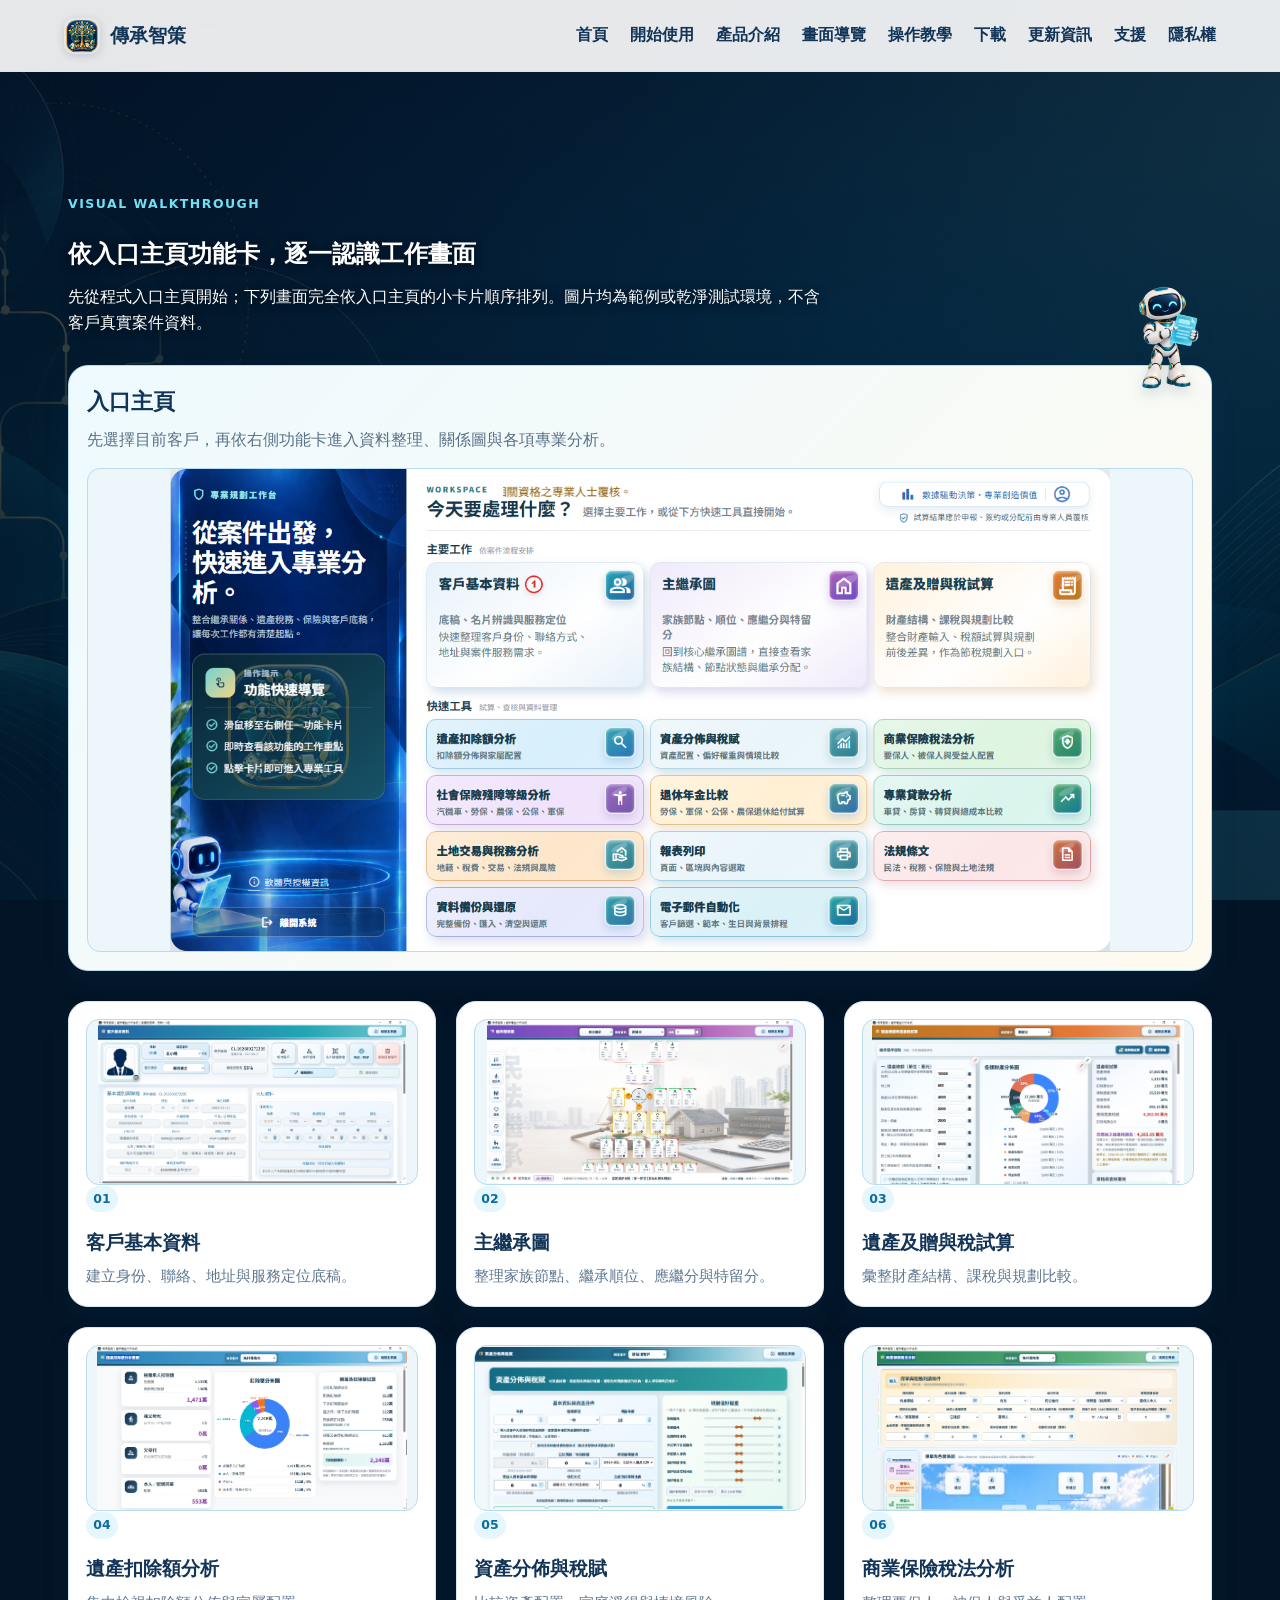
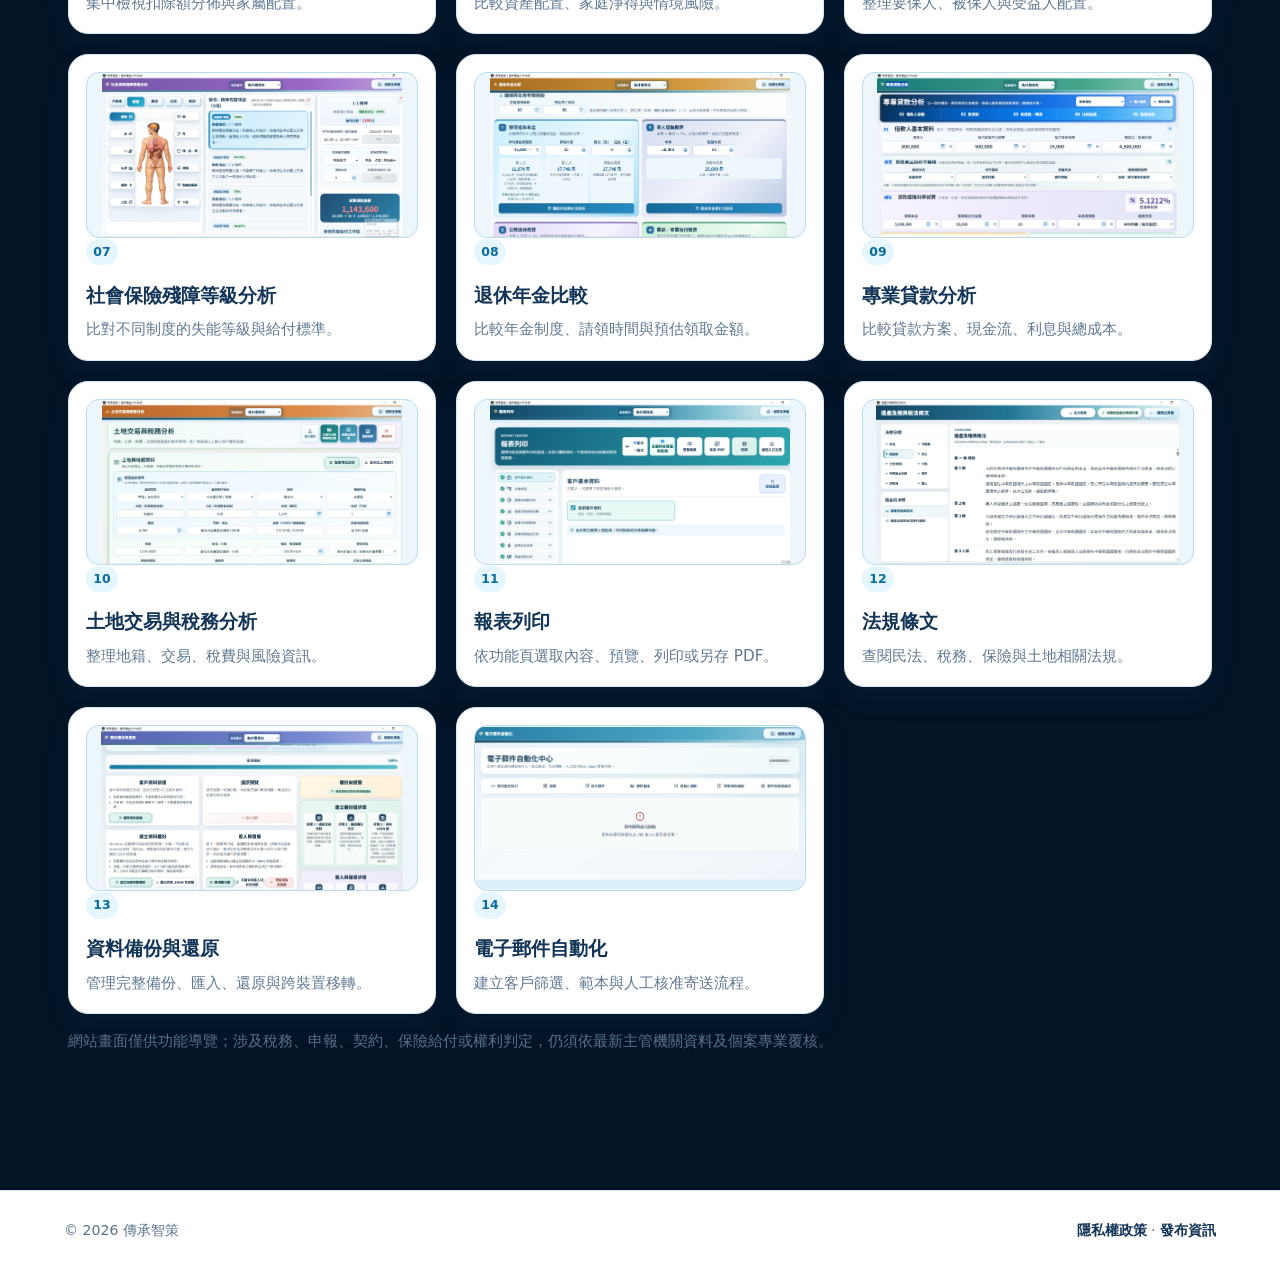
==== showcase/index.html @ c2909a68 "Publish Heritagewise official website" ====
<!doctype html>
<html lang="zh-Hant">
  <head>
    <meta charset="utf-8">
    <meta name="viewport" content="width=device-width, initial-scale=1">
    <meta name="description" content="傳承智策功能畫面導覽，依程式入口主頁功能卡順序排列。">
    <meta name="theme-color" content="#0d4d85">
    <link rel="canonical" href="https://heritagewise.github.io/showcase/">
    <title>畫面導覽｜傳承智策</title>
    <link rel="stylesheet" href="../assets/site.css?v=20261004-white-on-dark">
    <link rel="stylesheet" href="../assets/site-enhancements.css">
    <link rel="stylesheet" href="../assets/page-mascots.css">
    <script defer src="../assets/analytics.js?v=20261002-showcase"></script>
  </head>
  <body>
    <header class="site-header">
      <a class="brand" href="../"><span class="brand-mark">傳</span><span>傳承智策</span></a>
      <nav aria-label="主要導覽">
        <a href="../">首頁</a><a href="../start/">開始使用</a><a href="../product/">產品介紹</a><a href="../showcase/" aria-current="page">畫面導覽</a><a href="../guide/">操作教學</a><a href="../releases/">下載</a><a href="../data-updates/">更新資訊</a><a href="../support/">支援</a><a href="../privacy/">隱私權</a>
      </nav>
    </header>
    <main>
      <section class="section showcase-section">
        <p class="eyebrow">VISUAL WALKTHROUGH</p>
        <h1>依入口主頁功能卡，逐一認識工作畫面</h1>
        <aside class="page-mascot" aria-label="畫面導覽引導小機器人"><img src="../assets/mascots/heritage-robot-guide-v1.png" alt="小機器人帶您瀏覽功能畫面"></aside>
        <p class="section-lead">先從程式入口主頁開始；下列畫面完全依入口主頁的小卡片順序排列。圖片均為範例或乾淨測試環境，不含客戶真實案件資料。</p>

        <section class="showcase-home-entry" aria-labelledby="workspace-home-title">
          <h2 id="workspace-home-title">入口主頁</h2>
          <p>先選擇目前客戶，再依右側功能卡進入資料整理、關係圖與各項專業分析。</p>
          <figure class="product-screenshot"><img src="../assets/screenshots/workspace-home-current-cropped.png" alt="傳承智策程式入口主頁，顯示客戶選擇與功能卡"></figure>
        </section>

        <div class="showcase-grid" aria-label="入口主頁功能卡畫面">
          <article class="showcase-card"><figure class="product-screenshot"><img src="../assets/tutorial-screenshots/客戶基本資料.png" alt="客戶基本資料畫面"></figure><span class="showcase-order">01</span><h3>客戶基本資料</h3><p>建立身份、聯絡、地址與服務定位底稿。</p></article>
          <article class="showcase-card"><figure class="product-screenshot"><img src="../assets/tutorial-screenshots/繼承圖.png" alt="主繼承圖畫面"></figure><span class="showcase-order">02</span><h3>主繼承圖</h3><p>整理家族節點、繼承順位、應繼分與特留分。</p></article>
          <article class="showcase-card"><figure class="product-screenshot"><img src="../assets/tutorial-screenshots/遺產稅計算.png" alt="遺產及贈與稅試算畫面"></figure><span class="showcase-order">03</span><h3>遺產及贈與稅試算</h3><p>彙整財產結構、課稅與規劃比較。</p></article>
          <article class="showcase-card"><figure class="product-screenshot"><img src="../assets/tutorial-screenshots/遺產扣除額分析畫面.png" alt="遺產扣除額分析畫面"></figure><span class="showcase-order">04</span><h3>遺產扣除額分析</h3><p>集中檢視扣除額分佈與家屬配置。</p></article>
          <article class="showcase-card"><figure class="product-screenshot"><img src="../assets/tutorial-screenshots/asset-distribution-tax.png" alt="資產分佈與稅賦畫面"></figure><span class="showcase-order">05</span><h3>資產分佈與稅賦</h3><p>比較資產配置、家庭淨得與情境風險。</p></article>
          <article class="showcase-card"><figure class="product-screenshot"><img src="../assets/tutorial-screenshots/商業保險稅法分析.png" alt="商業保險稅法分析畫面"></figure><span class="showcase-order">06</span><h3>商業保險稅法分析</h3><p>整理要保人、被保人與受益人配置。</p></article>
          <article class="showcase-card"><figure class="product-screenshot"><img src="../assets/tutorial-screenshots/社會保險殘障等級分析.png" alt="社會保險殘障等級分析畫面"></figure><span class="showcase-order">07</span><h3>社會保險殘障等級分析</h3><p>比對不同制度的失能等級與給付標準。</p></article>
          <article class="showcase-card"><figure class="product-screenshot"><img src="../assets/tutorial-screenshots/退休年金比較.png" alt="退休年金比較畫面"></figure><span class="showcase-order">08</span><h3>退休年金比較</h3><p>比較年金制度、請領時間與預估領取金額。</p></article>
          <article class="showcase-card"><figure class="product-screenshot"><img src="../assets/tutorial-screenshots/專業貸款分析.png" alt="專業貸款分析畫面"></figure><span class="showcase-order">09</span><h3>專業貸款分析</h3><p>比較貸款方案、現金流、利息與總成本。</p></article>
          <article class="showcase-card"><figure class="product-screenshot"><img src="../assets/tutorial-screenshots/土地交易與稅務分析.png" alt="土地交易與稅務分析畫面"></figure><span class="showcase-order">10</span><h3>土地交易與稅務分析</h3><p>整理地籍、交易、稅費與風險資訊。</p></article>
          <article class="showcase-card"><figure class="product-screenshot"><img src="../assets/tutorial-screenshots/報表列印.png" alt="報表列印畫面"></figure><span class="showcase-order">11</span><h3>報表列印</h3><p>依功能頁選取內容、預覽、列印或另存 PDF。</p></article>
          <article class="showcase-card"><figure class="product-screenshot"><img src="../assets/tutorial-screenshots/遺產及贈與稅法條文.png" alt="法規條文畫面"></figure><span class="showcase-order">12</span><h3>法規條文</h3><p>查閱民法、稅務、保險與土地相關法規。</p></article>
          <article class="showcase-card"><figure class="product-screenshot"><img src="../assets/tutorial-screenshots/資料備份總覽.png" alt="資料備份與還原畫面"></figure><span class="showcase-order">13</span><h3>資料備份與還原</h3><p>管理完整備份、匯入、還原與跨裝置移轉。</p></article>
          <article class="showcase-card"><figure class="product-screenshot"><img src="../assets/tutorial-screenshots/email-automation.png" alt="電子郵件自動化畫面"></figure><span class="showcase-order">14</span><h3>電子郵件自動化</h3><p>建立客戶篩選、範本與人工核准寄送流程。</p></article>
        </div>
        <p class="note">網站畫面僅供功能導覽；涉及稅務、申報、契約、保險給付或權利判定，仍須依最新主管機關資料及個案專業覆核。</p>
      </section>
    </main>
    <footer><span>© 2026 傳承智策</span><span><a href="../privacy/">隱私權政策</a> · <a href="../releases/">發布資訊</a></span></footer>
  </body>
</html>
---- assets/site.css ----
:root{--ink:#123457;--blue:#1377cf;--cyan:#1ec7e8;--paper:#f7fbff;--line:#d7e7f4;--muted:#5f7891}*{box-sizing:border-box}body{margin:0;color:var(--ink);font-family:"Microsoft JhengHei","Noto Sans TC",system-ui,sans-serif;background:linear-gradient(135deg,#f7fbff 0%,#fffaf3 100%);line-height:1.65}.site-header{height:72px;display:flex;align-items:center;justify-content:space-between;gap:24px;padding:0 max(5vw,28px);background:rgba(255,255,255,.9);border-bottom:1px solid var(--line);position:sticky;top:0;z-index:2;backdrop-filter:blur(14px)}.brand{display:flex;align-items:center;gap:10px;text-decoration:none;color:var(--ink);font-weight:800;font-size:1.2rem}.brand-mark{display:block;width:36px;height:36px;overflow:hidden;border-radius:10px;background:url("brand/heritage-original-icon.png") center/contain no-repeat;font-size:0;line-height:0;box-shadow:0 2px 8px rgba(4,39,68,.16)}.site-header nav{display:flex;gap:22px}.site-header nav a,footer a,.accent a{color:var(--ink);text-decoration:none;font-weight:700}.site-header nav a:hover,footer a:hover,.accent a:hover{color:var(--blue)}main{max-width:1200px;margin:auto;padding:54px 28px}.hero{min-height:430px;display:grid;grid-template-columns:1.1fr .9fr;gap:54px;align-items:center}.eyebrow{margin:0 0 8px;color:#1586c9;font-size:.78rem;font-weight:900;letter-spacing:.12em}.hero h1{font-size:clamp(2.3rem,5vw,4.4rem);line-height:1.22;margin:0 0 20px;letter-spacing:-.05em}.hero h1 em{font-style:normal;color:#1486d2}.lead{max-width:600px;color:var(--muted);font-size:1.08rem}.actions{display:flex;gap:12px;flex-wrap:wrap;margin-top:28px}.button{border-radius:12px;padding:12px 20px;text-decoration:none;font-weight:800;border:1px solid transparent}.primary{background:linear-gradient(135deg,#117acf,#1dc8e3);color:#fff;box-shadow:0 10px 25px #1384c53b}.quiet{background:#fff;color:var(--ink);border-color:#bcd8eb}.hero-card{padding:38px;border:1px solid #afe6f3;border-radius:28px;background:radial-gradient(circle at 100% 0,#baf6ff 0,transparent 45%),linear-gradient(135deg,#092c58,#136da7);color:white;box-shadow:0 18px 50px #10466c33}.card-tag{color:#8ff1ff;font-size:.78rem;font-weight:800;letter-spacing:.12em}.hero-card h2{font-size:1.8rem;line-height:1.35;margin:.55em 0}.hero-card ul{padding-left:1.25em;color:#e0f5ff}.section{padding:68px 0}.section>h2{font-size:clamp(1.6rem,3vw,2.3rem);margin:0 0 25px}.grid{display:grid;gap:18px}.grid.three{grid-template-columns:repeat(3,1fr)}.grid.two{grid-template-columns:repeat(2,1fr)}.grid article{padding:27px;border:1px solid var(--line);border-radius:18px;background:rgba(255,255,255,.88);box-shadow:0 10px 28px #1a5f9020}.grid article span{font-weight:900;color:#18a8d8}.grid h3{margin:8px 0;color:var(--ink);font-size:1.28rem}.grid p{color:var(--muted);margin:0}.panel{padding:42px;border-radius:26px;background:linear-gradient(120deg,#ecfaff,#fff8e9);border:1px solid #c8e6ee}.panel h2{margin-bottom:12px}.note{font-size:.92rem;color:#597187}.accent{border-top:4px solid #24aee0!important}.disclaimer{border-top:1px solid var(--line);padding-bottom:20px}.disclaimer p{color:var(--muted);max-width:900px}footer{display:flex;justify-content:space-between;gap:16px;padding:28px max(5vw,28px);font-size:.88rem;border-top:1px solid var(--line);background:#fff;color:#5a738c}@media(max-width:760px){.site-header{height:auto;padding:14px 22px;align-items:flex-start}.site-header nav{gap:12px;flex-wrap:wrap;font-size:.84rem;justify-content:flex-end}.hero{grid-template-columns:1fr;gap:24px;padding-top:25px}.grid.three,.grid.two{grid-template-columns:1fr}.section{padding:40px 0}main{padding:25px 22px}.hero-card{padding:28px}footer{display:block}footer span+span{display:block;margin-top:8px}}

/* 產品功能示意、發布狀態與支援中心：僅為官網導覽，絕不呈現客戶資料或假裝正式發布。 */
.section-lead{max-width:760px;margin:-10px 0 28px;color:var(--muted)}.showcase-grid{display:grid;grid-template-columns:repeat(3,1fr);gap:20px}.showcase-card{padding:17px;border:1px solid var(--line);border-radius:20px;background:#fff;box-shadow:0 12px 28px #1a5f9018}.showcase-card h3{margin:18px 0 6px;font-size:1.2rem}.showcase-card p{margin:0;color:var(--muted);font-size:.95rem}.screen-demo{position:relative;height:190px;overflow:hidden;border:1px solid #b9dced;border-radius:13px;background:linear-gradient(135deg,#f8fdff,#eaf6fc)}.workspace-demo{padding:16px 12px 12px 62px}.demo-side{position:absolute;inset:0 auto 0 0;width:48px;background:linear-gradient(#103c64,#0d7997)}.demo-title{display:block;width:52%;height:18px;border-radius:9px;background:#1e7bc3}.demo-card{position:absolute;top:49px;width:24%;height:54px;border-radius:9px;background:linear-gradient(145deg,#e6f8ff,#c5e6fb);border:1px solid #8eccef}.demo-card.one{left:62px}.demo-card.two{left:calc(62px + 28%);background:linear-gradient(145deg,#f1edff,#dcd0ff);border-color:#b9a3f1}.demo-card.three{right:12px;background:linear-gradient(145deg,#fff6e5,#ffe1a9);border-color:#f0bf68}.demo-row{display:block;height:15px;margin-top:14px;border-radius:7px;background:linear-gradient(90deg,#e2f3f8,#f9fcff)}.tax-demo{display:grid;align-items:end;grid-template-columns:repeat(3,1fr);gap:17px;padding:45px 28px 28px}.demo-header{position:absolute;top:18px;left:22px;width:54%;height:12px;border-radius:8px;background:#1d7194}.tax-bar{border-radius:10px 10px 4px 4px;background:linear-gradient(180deg,#36a4cb,#1c6289);box-shadow:0 5px 9px #14577b2c}.tax-bar.a{height:48px}.tax-bar.b{height:92px;background:linear-gradient(180deg,#f3bd58,#c98322)}.tax-bar.c{height:70px;background:linear-gradient(180deg,#9977db,#6248a2)}.tax-label{position:absolute;bottom:9px;width:18%;height:5px;border-radius:4px;background:#91a9b7}.tax-label.a{left:19%}.tax-label.b{left:42%}.tax-label.c{right:18%}.family-demo{background:radial-gradient(circle at 50% 43%,#dff9ff 0,transparent 26%),linear-gradient(135deg,#f9fdff,#edf5ff)}.node{position:absolute;width:42px;height:42px;border:5px solid #fff;border-radius:50%;background:linear-gradient(145deg,#166aa3,#23b8d4);box-shadow:0 4px 12px #176d9a4d}.node.root{top:32px;left:calc(50% - 21px)}.node.child-one{bottom:32px;left:25%;background:linear-gradient(145deg,#7d62bb,#b085e5)}.node.child-two{bottom:32px;right:25%;background:linear-gradient(145deg,#d68938,#f1be61)}.family-line{position:absolute;background:#7fb9d3}.family-line.vertical{top:74px;left:calc(50% - 1px);width:2px;height:48px}.family-line.left,.family-line.right{top:120px;width:26%;height:2px}.family-line.left{left:25%}.family-line.right{right:25%}.release-status{display:grid;grid-template-columns:repeat(3,1fr);gap:10px;margin:24px 0 0}.release-status span{padding:12px;border:1px solid #c9dfeb;border-radius:10px;background:#fff;color:#5f7891;font-size:.9rem}.release-status b{display:block;color:#194b6e}.support-callout{display:flex;align-items:center;justify-content:space-between;gap:28px;padding:38px;border-radius:24px;background:linear-gradient(135deg,#103d6a,#126a91);color:#fff}.support-callout .eyebrow{color:#92efff}.support-callout h2{margin:0 0 8px}.support-callout p{max-width:680px;margin:0;color:#d7f3fb}.support-callout .quiet{flex:0 0 auto}.faq details{margin:12px 0;border:1px solid var(--line);border-radius:12px;background:#fff}.faq summary{padding:16px 18px;cursor:pointer;color:#174b6d;font-weight:800}.faq details p{margin:0;padding:0 18px 17px;color:var(--muted)}.release-checklist{margin-top:26px;padding:24px 27px;border-left:5px solid #28a7ce;border-radius:12px;background:#f1fbfe}.release-checklist h2{margin:0 0 9px;font-size:1.28rem}.release-checklist ul{margin:0;padding-left:1.25em;color:var(--muted)}.release-checklist li+li{margin-top:5px}@media(max-width:760px){.showcase-grid,.release-status{grid-template-columns:1fr}.support-callout{display:block;padding:30px}.support-callout .button{display:inline-block;margin-top:20px}.screen-demo{height:180px}}

/* 非首頁統一延續首頁的深海軍藍／深青背景；白色內容卡維持閱讀對比。 */
body:not(.home-page) {
  background-color: #031426;
  background-image:
    linear-gradient(180deg, rgba(2, 15, 33, .76) 0%, rgba(3, 29, 48, .72) 52%, rgba(2, 24, 43, .8) 100%),
    url("backgrounds/heritage-deep-teal-network-v1.png");
  background-position: center top, center top;
  background-size: cover, max(1440px, 100vw) auto;
  background-attachment: fixed, fixed;
}

body:not(.home-page) main > .section > h1,
body:not(.home-page) main > .section > h2,
body:not(.home-page) main > .section > .section-lead {
  color: #edfaff;
  text-shadow: 0 2px 10px rgba(0, 8, 22, .76);
}

body:not(.home-page) main > .section > .eyebrow {
  color: #73e1f4;
}

/* 深色頁面底圖上的頁首文案統一白字；淺色卡片內文不受影響。 */
body:not(.home-page) main > .section > h1,
body:not(.home-page) main > .section > h2,
body:not(.home-page) main > .section > p:not(.actions):not(.eyebrow):not(.note),
body:not(.home-page) main > .section > .section-lead,
body:not(.home-page) .guide-hero h1,
body:not(.home-page) .guide-hero h1 em,
body:not(.home-page) .guide-hero > p:not(.eyebrow),
body:not(.home-page) .guide-section > h2,
body:not(.home-page) .guide-section > .section-lead,
body:not(.home-page) .lesson-page-title,
body:not(.home-page) .lesson-back,
body:not(.home-page) .lesson-page-footer {
  color: #fff;
  text-shadow: 0 2px 10px rgba(0, 8, 22, .78);
}

body:not(.home-page) .lesson-back,
body:not(.home-page) .lesson-page-footer {
  border-bottom: 1px solid rgba(159, 230, 244, .66);
}
---- assets/site-enhancements.css ----
/* 首頁第一輪優化：讓流程、展示畫面與支援入口可快速判讀。 */
.hero-note { max-width: 35rem; margin: 1rem 0 0; color: #436782; font-size: .94rem; }
.hero-steps { display: grid; gap: .7rem; margin: 1.5rem 0 0; padding: 0; list-style: none; counter-reset: hero-step; }
.hero-steps li { display: grid; grid-template-columns: 4.9rem 1fr; gap: .75rem; align-items: center; padding: .7rem .8rem; border: 1px solid #74c7e6; border-radius: .8rem; background: #0a527e8a; }
.hero-steps b { display: flex; gap: .45rem; align-items: center; color: #fff; }
.hero-steps b::before { counter-increment: hero-step; content: "0" counter(hero-step); color: #8ff1ff; font-size: .72rem; letter-spacing: .06em; }
.hero-steps span { color: #d5eff8; font-size: .9rem; }
.feature-grid article { position: relative; overflow: hidden; }
.feature-grid article::after { content: ""; position: absolute; right: -1.65rem; bottom: -2.3rem; width: 6.5rem; height: 6.5rem; border: 1.1rem solid #e8f7fc; border-radius: 50%; }
.showcase-card h3 { margin-top: .45rem; }
.showcase-kicker { display: inline-block; margin: 1rem 0 0 !important; color: #1685c2 !important; font-size: .78rem !important; font-weight: 800; letter-spacing: .08em; }
.product-screenshot { position: relative; margin: 0; overflow: hidden; border: 1px solid #b9dced; border-radius: 13px; background: #edf6fa; aspect-ratio: 2 / 1; }
.product-screenshot img { display: block; width: 100%; height: 100%; object-fit: contain; object-position: center; transition: transform .25s ease; }
.product-screenshot:hover img { transform: scale(1.015); }
.product-screenshot figcaption { display: none; }
.showcase-home-entry { margin: 0 0 30px; padding: 18px; border: 1px solid #b9dced; border-radius: 20px; background: linear-gradient(135deg, #eefaff, #fffaf0); box-shadow: 0 12px 28px #1a5f9018; }
.showcase-home-entry h2 { margin: 0 0 8px; font-size: 1.35rem; }
.showcase-home-entry p { margin: 0 0 14px; color: #597187; }
.showcase-home-entry .product-screenshot { aspect-ratio: 16 / 7; }
.showcase-card .showcase-order { display: inline-flex; align-items: center; justify-content: center; min-width: 2rem; min-height: 1.65rem; margin: 0 0 .45rem; padding: .1rem .45rem; border-radius: 999px; background: #e5f6fc; color: #0b6d9f; font-size: .78rem; font-weight: 900; }
.advanced-validation { margin-top: 18px; border: 1px solid #c9dfeb; border-radius: 12px; background: #f8fcff; }
.advanced-validation summary { padding: 13px 16px; cursor: pointer; color: #174b6d; font-weight: 800; }
.advanced-validation > div { padding: 0 16px 16px; color: #597187; }
.advanced-validation code { display: block; margin-top: 8px; padding: 9px; overflow-wrap: anywhere; border-radius: 8px; background: #fff; color: #315c75; font-size: .78rem; }
.release-status-four { grid-template-columns: repeat(4, 1fr); }
.support-actions { display: grid; gap: .65rem; justify-items: start; flex: 0 0 auto; }
.support-callout .quiet { width: 100%; text-align: center; }
.support-email { color: #b7f4ff; font-size: .88rem; font-weight: 700; overflow-wrap: anywhere; }
.guide-callout { display:flex; align-items:center; justify-content:space-between; gap:28px; padding:38px; border:1px solid #b7dfed; border-radius:24px; background:linear-gradient(135deg,#edfaff,#f8f3ff); }
.guide-callout h2 { margin:0 0 8px; }
.guide-callout p:not(.eyebrow) { max-width:700px; margin:0; color:#597187; }
.start-here { padding-top: 38px; }
.start-here h2 { margin-bottom: 8px; }
.start-paths { display: grid; grid-template-columns: repeat(3, 1fr); gap: 16px; }
.start-path { display: grid; grid-template-columns: 46px 1fr auto; gap: 13px; align-items: center; min-height: 126px; padding: 20px; border: 1px solid #c9e1ec; border-radius: 18px; background: #fff; color: #194b6e; text-decoration: none; box-shadow: 0 9px 24px #1a5f9015; transition: transform .18s ease, box-shadow .18s ease, border-color .18s ease; }
.start-path:hover { transform: translateY(-3px); border-color: #49b8dc; box-shadow: 0 14px 28px #1a5f9026; }
.start-path b { display: block; margin-bottom: 5px; font-size: 1.03rem; }
.start-path small { display: block; color: #5f7891; line-height: 1.55; font-size: .86rem; }
.start-path .robot-spot { display: grid; place-items: center; width: 46px; height: 46px; overflow: hidden; border-radius: 14px; background: linear-gradient(145deg, #e8f8ff, #ccecf8); }
.start-path .robot-spot img { display: block; width: 42px; height: 42px; max-width: 100%; max-height: 100%; object-fit: contain; object-position: center; }
.path-icon { display: grid; place-items: center; width: 46px; height: 46px; border-radius: 14px; color: #fff; background: linear-gradient(145deg, #147dcc, #20c4d8); font-size: 1.35rem; font-weight: 900; }
.learn .path-icon { background: linear-gradient(145deg, #8064c7, #b27bdf); }
.help .path-icon { background: linear-gradient(145deg, #d3843c, #efbc62); }
.start-path i { color: #1785c2; font-size: 1.35rem; font-style: normal; font-weight: 900; }
@media (max-width: 760px) { .hero-steps li { grid-template-columns: 4.35rem 1fr; } .release-status-four { grid-template-columns: 1fr; } }
@media (max-width: 760px) { .guide-callout { display:block; padding:30px; } .guide-callout .button { display:inline-block; margin-top:20px; } .start-paths { grid-template-columns: 1fr; } }
---- assets/page-mascots.css ----
/* 非首頁的輔助引導圖：只作為頁首視覺提示，絕不覆蓋內容或操作截圖。 */
.page-mascot {
  display: block;
  float: right;
  width: 92px;
  height: 110px;
  margin: -12px 0 12px 20px;
  pointer-events: none;
}

.page-mascot img {
  display: block;
  width: 100%;
  height: 100%;
  object-fit: contain;
  object-position: center bottom;
  filter: drop-shadow(0 6px 7px rgba(8, 62, 89, .15));
}

/* 「開始使用」頁：機器人保留透明輪廓與完整比例，不放入有底色的圖示框。 */
body:has(.page-mascot[aria-label="開始使用引導小機器人"]) {
  background:
    radial-gradient(circle at 88% 18%, rgba(23, 183, 203, .3), transparent 30%),
    linear-gradient(135deg, #061b35 0%, #0a405f 52%, #07556b 100%);
}

body:has(.page-mascot[aria-label="開始使用引導小機器人"]) .section > h1,
body:has(.page-mascot[aria-label="開始使用引導小機器人"]) .section > .section-lead {
  color: #f3fcff;
  text-shadow: 0 2px 12px rgba(0, 12, 28, .48);
}

body:has(.page-mascot[aria-label="開始使用引導小機器人"]) .page-mascot {
  width: 112px;
  height: 136px;
  margin: -20px 0 10px 24px;
}

body:has(.page-mascot[aria-label="開始使用引導小機器人"]) .start-path {
  grid-template-columns: 74px minmax(0, 1fr) auto;
}

body:has(.page-mascot[aria-label="開始使用引導小機器人"]) .start-path .robot-spot {
  width: 70px;
  height: 84px;
  overflow: visible;
  border-radius: 0;
  background: transparent;
}

body:has(.page-mascot[aria-label="開始使用引導小機器人"]) .start-path .robot-spot img {
  width: 70px;
  height: 84px;
  max-width: none;
  max-height: none;
  object-fit: contain;
  object-position: center;
  filter: drop-shadow(0 5px 6px rgba(3, 36, 57, .2));
}

body:has(.page-mascot[aria-label="開始使用引導小機器人"]) .start-path.understand .robot-spot img {
  content: url("mascots/heritage-robot-analysis-v2.png");
}

body:has(.page-mascot[aria-label="開始使用引導小機器人"]) .start-path.learn .robot-spot img {
  content: url("mascots/heritage-robot-document-v1.png");
}

body:has(.page-mascot[aria-label="開始使用引導小機器人"]) .start-path.help .robot-spot img {
  content: url("mascots/heritage-robot-pointing-v1.png");
}

@media (max-width: 760px) {
  .page-mascot {
    width: 66px;
    height: 78px;
    margin: -5px 0 8px 12px;
  }

  body:has(.page-mascot[aria-label="開始使用引導小機器人"]) .page-mascot {
    width: 82px;
    height: 100px;
  }

  body:has(.page-mascot[aria-label="開始使用引導小機器人"]) .start-path {
    grid-template-columns: 62px minmax(0, 1fr) auto;
  }

  body:has(.page-mascot[aria-label="開始使用引導小機器人"]) .start-path .robot-spot,
  body:has(.page-mascot[aria-label="開始使用引導小機器人"]) .start-path .robot-spot img {
    width: 58px;
    height: 70px;
  }
}
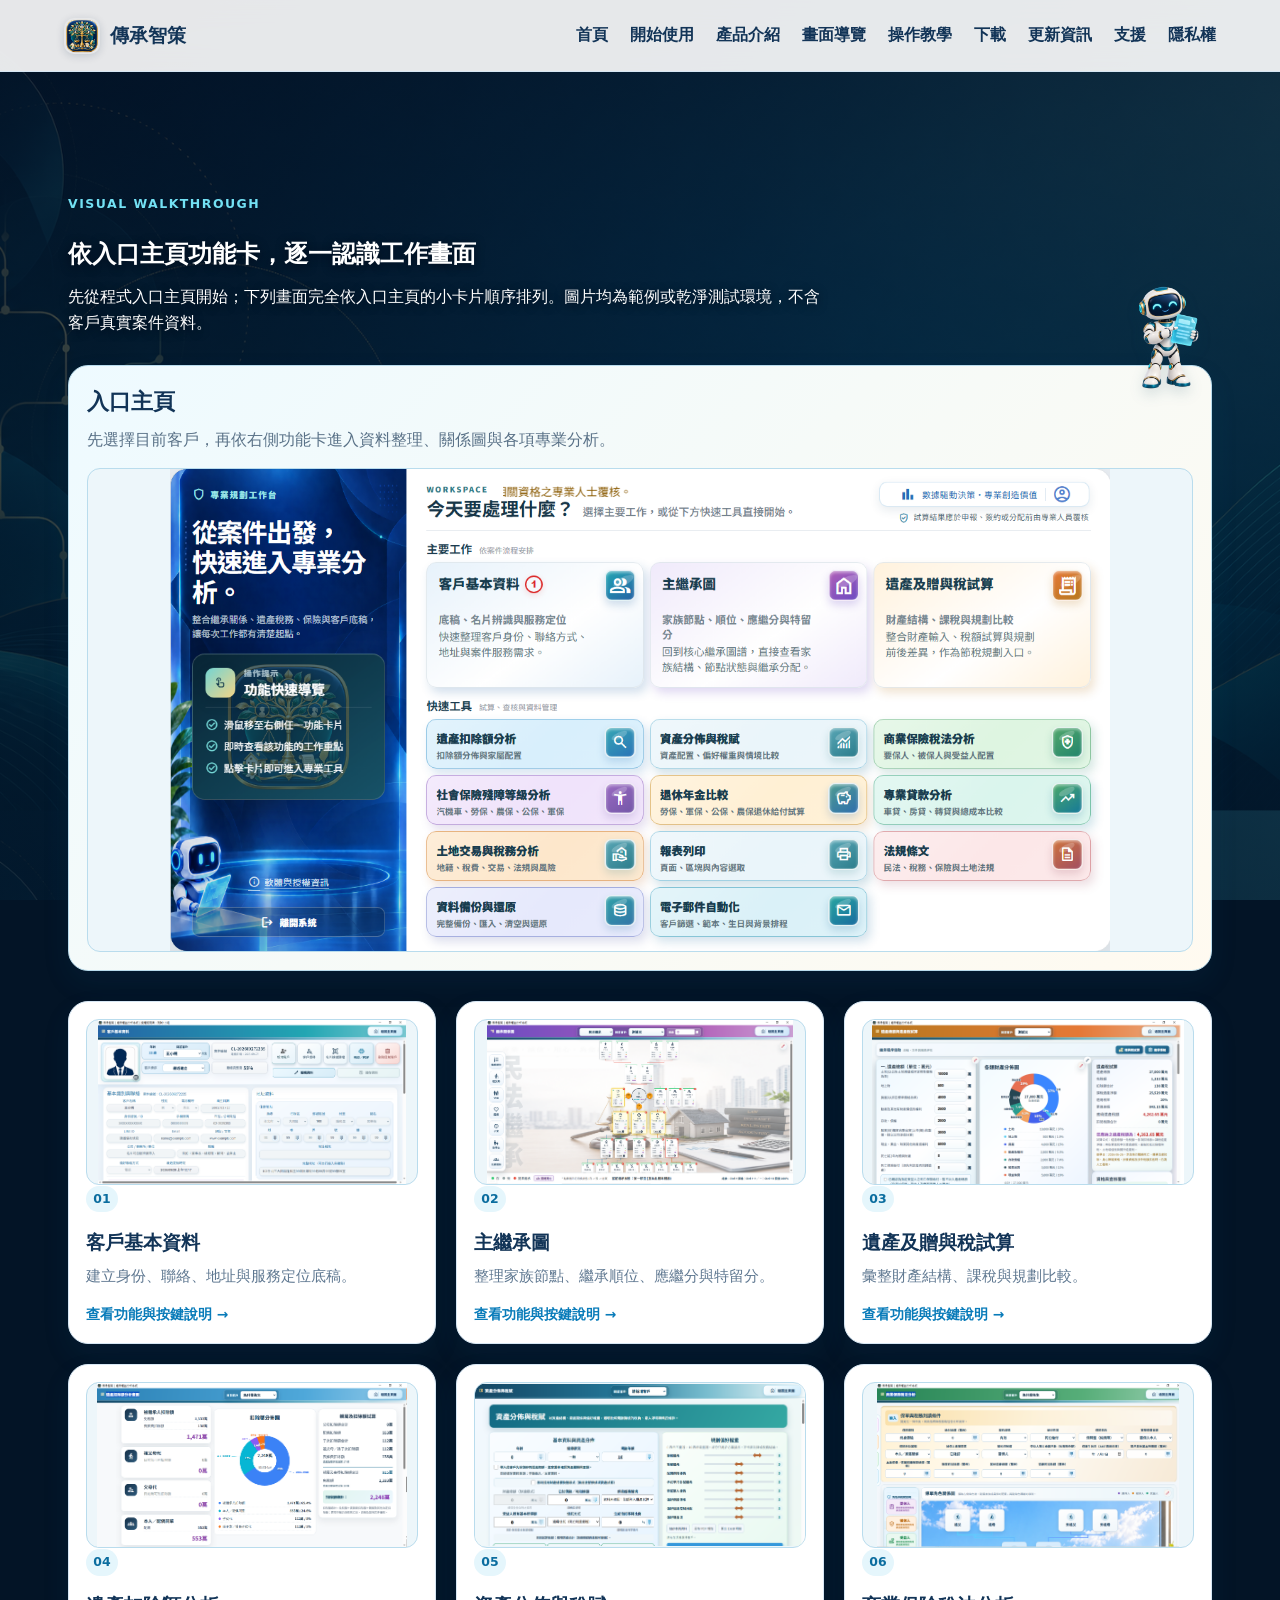
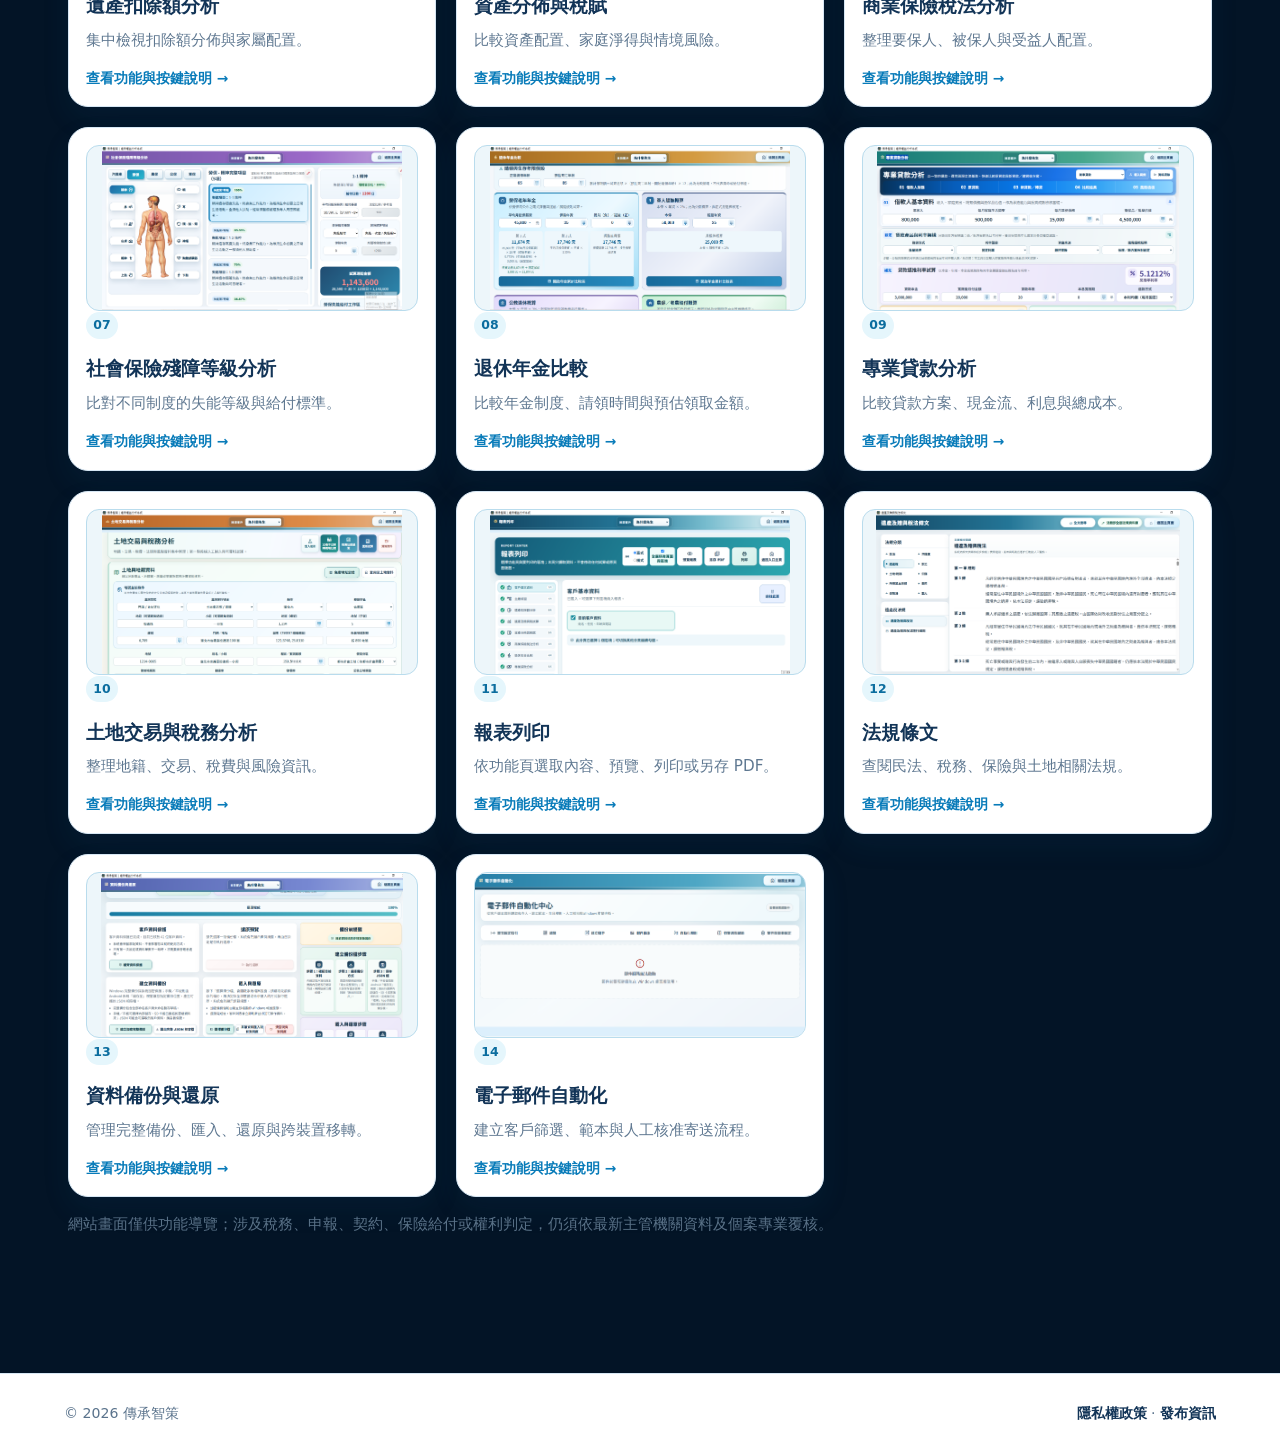
==== commit 1e491ba0: "Add detailed showcase feature pages" ====
--- a/showcase/index.html
+++ b/showcase/index.html
@@ -10,7 +10,9 @@
     <link rel="stylesheet" href="../assets/site.css?v=20261004-white-on-dark">
     <link rel="stylesheet" href="../assets/site-enhancements.css">
     <link rel="stylesheet" href="../assets/page-mascots.css">
+    <link rel="stylesheet" href="../assets/showcase-feature-pages.css">
     <script defer src="../assets/analytics.js?v=20261002-showcase"></script>
+    <script defer src="../assets/showcase-feature-pages.js"></script>
   </head>
   <body>
     <header class="site-header">
--- a/assets/showcase-feature-pages.css
+++ b/assets/showcase-feature-pages.css
@@ -0,0 +1 @@
+.showcase-card{display:block;color:inherit;text-decoration:none;cursor:pointer;transition:transform .18s ease,box-shadow .18s ease,border-color .18s ease}.showcase-card:hover,.showcase-card:focus-visible{transform:translateY(-4px);border-color:#35b8dc;box-shadow:0 16px 30px #1a5f9030;outline:none}.showcase-card::after{content:"查看功能與按鍵說明 →";display:block;margin-top:14px;color:#087bb9;font-size:.86rem;font-weight:800}.feature-page{max-width:1000px;margin:auto}.feature-page .feature-shell{padding:30px;border:1px solid #c5e3ef;border-radius:24px;background:#fff;box-shadow:0 15px 38px #001a3329}.feature-page .product-screenshot{margin:22px 0;aspect-ratio:16/8}.feature-page .feature-summary{font-size:1.08rem;color:#315c75}.feature-page .feature-value{padding:18px 20px;border-left:5px solid #20b4d2;border-radius:12px;background:#effbfe;color:#315c75}.feature-actions{display:grid;grid-template-columns:repeat(2,1fr);gap:14px;margin:22px 0}.feature-action{padding:18px;border:1px solid #d0e6ef;border-radius:14px;background:#f9fdff}.feature-action h3{margin:0 0 7px;color:#124b70;font-size:1.05rem}.feature-action p{margin:0;color:#54728a;font-size:.94rem}.feature-next{display:flex;justify-content:space-between;gap:12px;align-items:center;margin-top:24px}@media(max-width:760px){.feature-page .feature-shell{padding:20px}.feature-actions{grid-template-columns:1fr}.feature-next{display:block}.feature-next .button{display:inline-block;margin-top:12px}}
